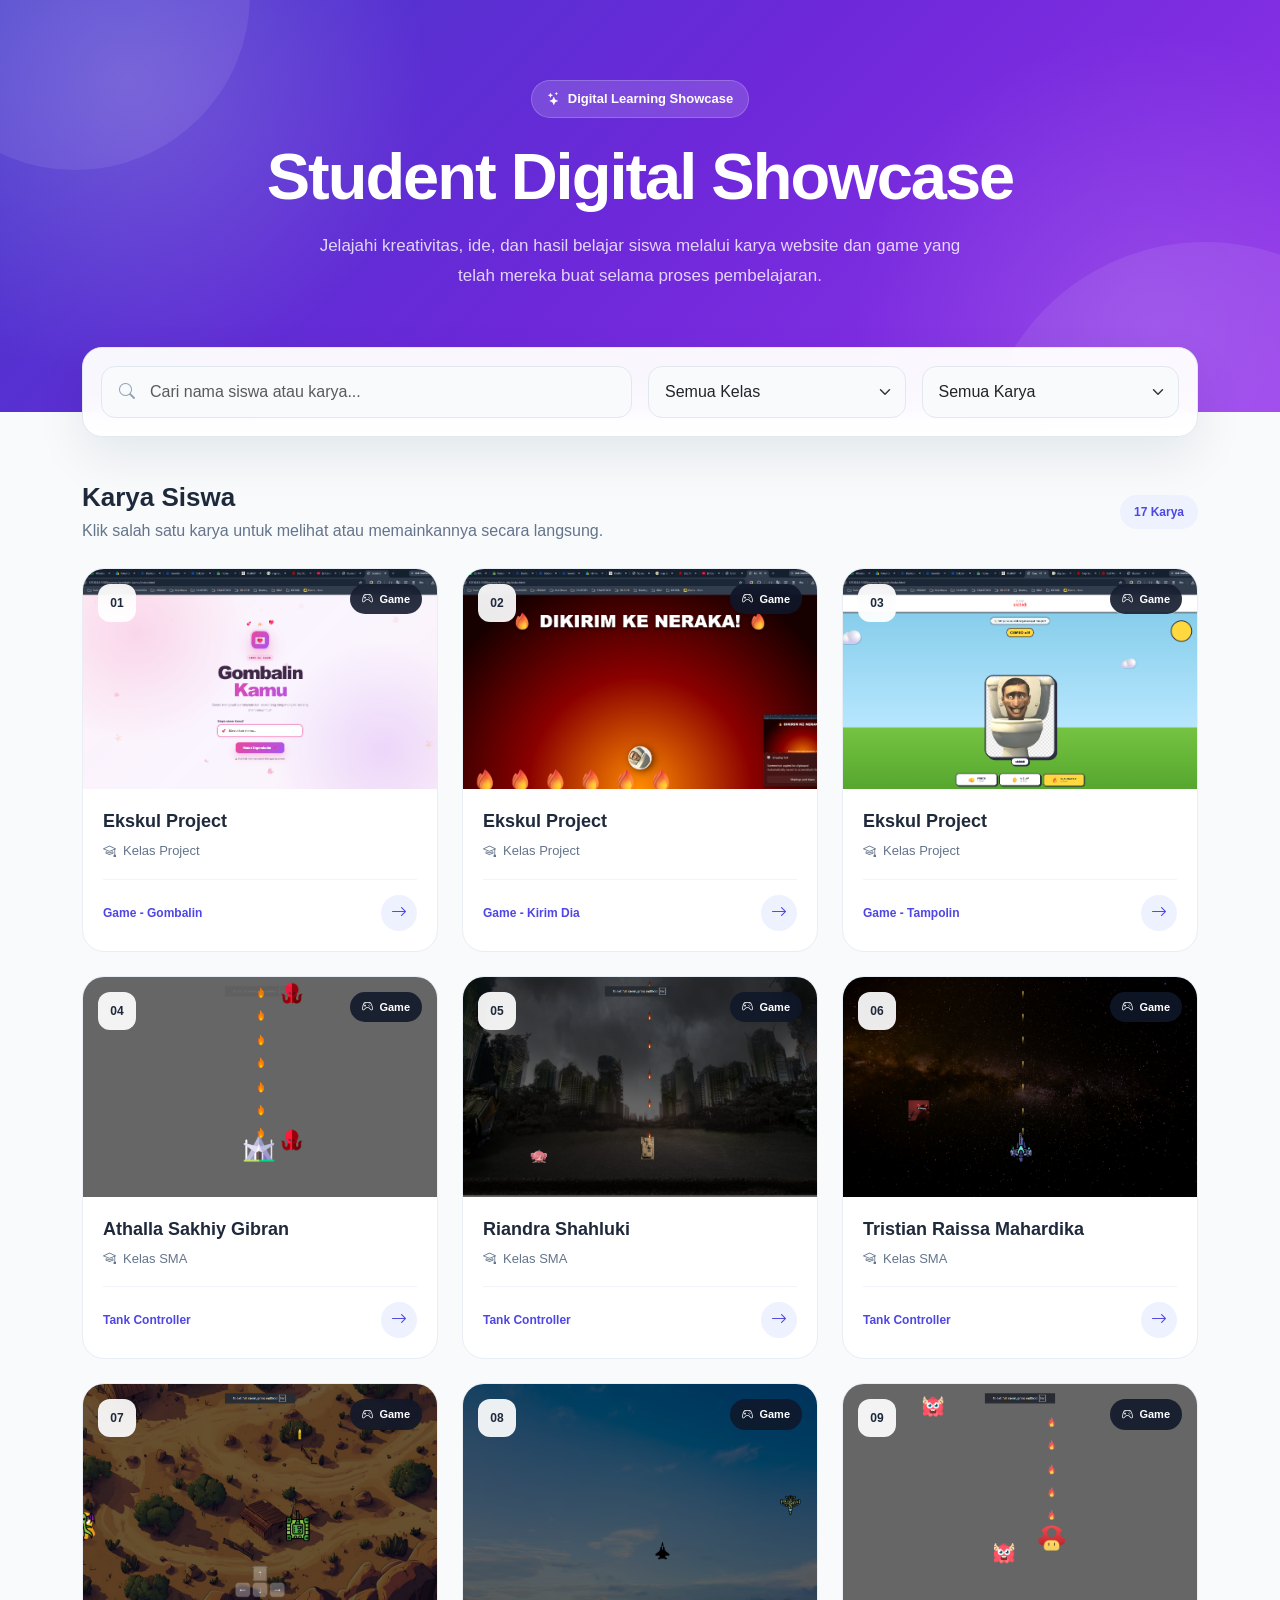
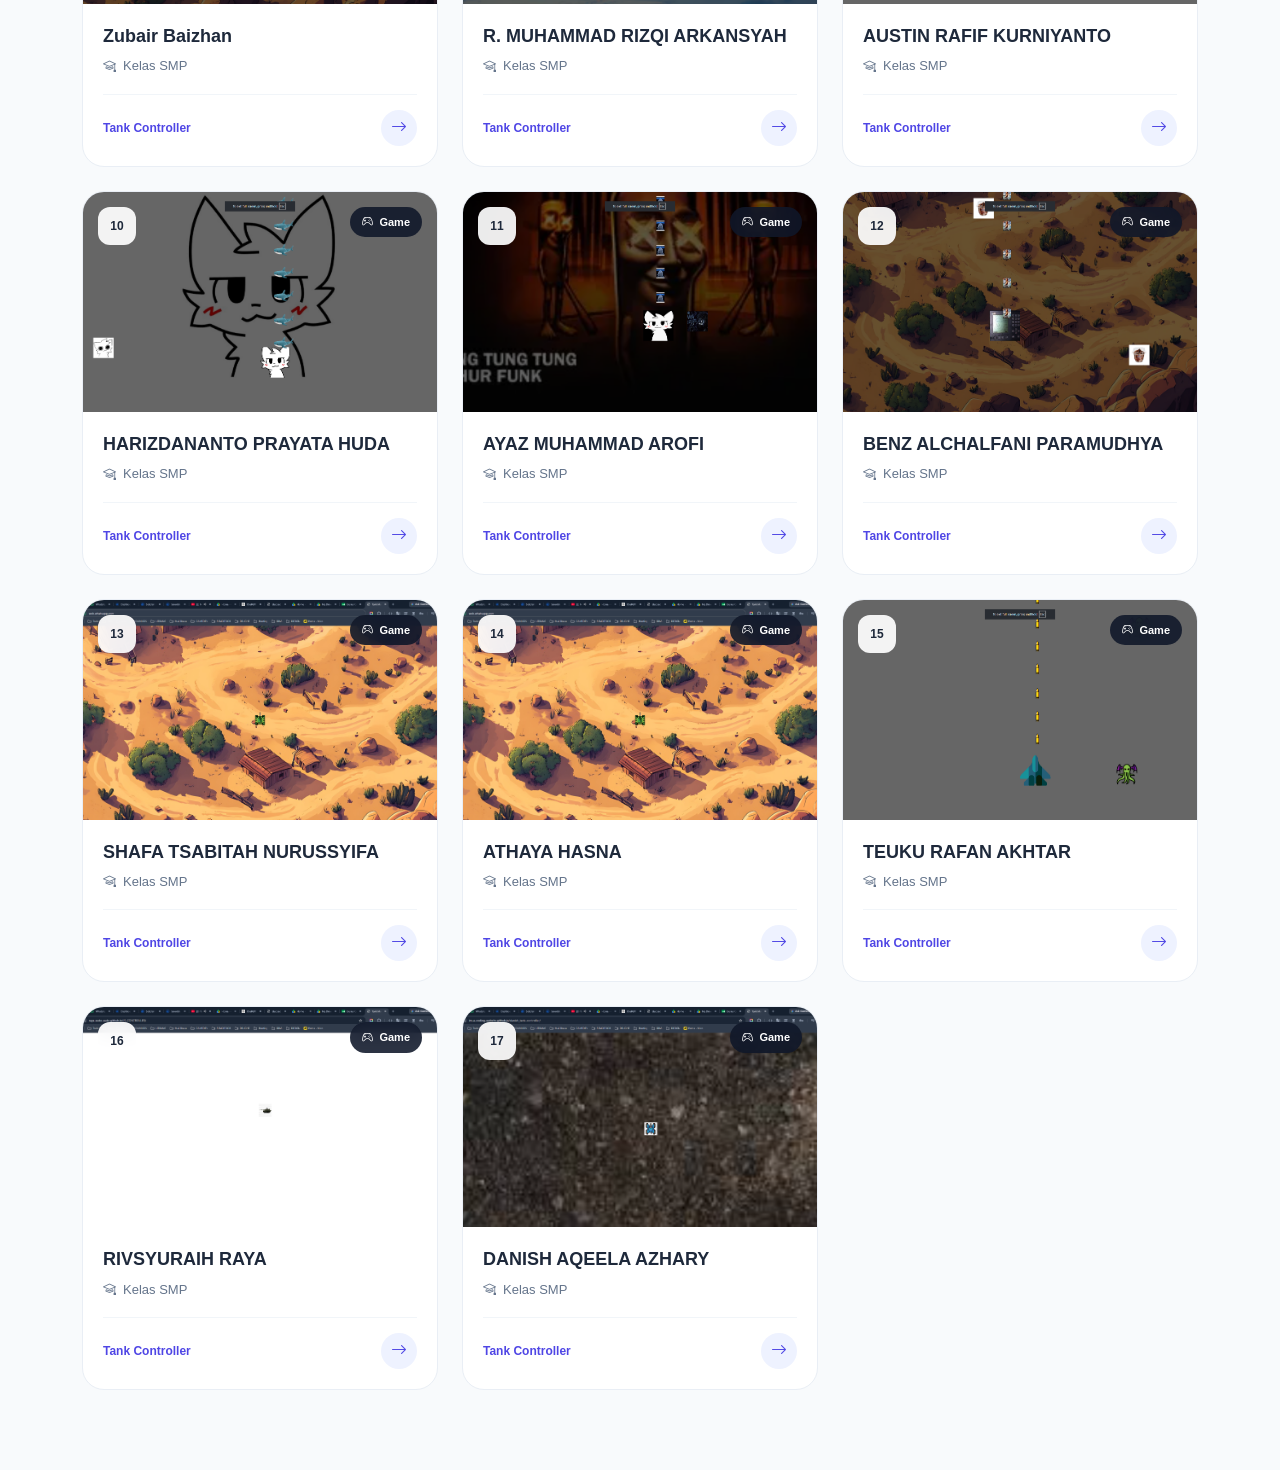
==== index.html @ ae231282 "Add files via upload" ====
<!DOCTYPE html>
<html lang="id">

<head>
    <meta charset="UTF-8">

    <meta name="viewport" content="width=device-width, initial-scale=1.0">

    <title>Student Digital Showcase</title>

    <!-- Bootstrap 5 -->
    <link href="https://cdn.jsdelivr.net/npm/bootstrap@5.3.3/dist/css/bootstrap.min.css" rel="stylesheet">

    <!-- Bootstrap Icons -->
    <link rel="stylesheet" href="https://cdn.jsdelivr.net/npm/bootstrap-icons@1.11.3/font/bootstrap-icons.min.css">

    <!-- Custom CSS -->
    <link rel="stylesheet" href="style.css">
</head>


<body>


    <!-- ========================================
         HERO
    ========================================= -->

    <section class="showcase-hero">

        <div class="container text-center">

            <div class="hero-badge">

                <i class="bi bi-stars"></i>

                Digital Learning Showcase

            </div>


            <h1 class="hero-title">

                Student Digital Showcase

            </h1>


            <p class="hero-description">

                Jelajahi kreativitas, ide, dan hasil belajar siswa
                melalui karya website dan game yang telah mereka buat
                selama proses pembelajaran.

            </p>

        </div>

    </section>



    <!-- ========================================
         CONTENT
    ========================================= -->

    <main class="showcase-content">

        <div class="container">


            <!-- ========================================
                 FILTER
            ========================================= -->

            <div class="filter-wrapper">

                <div class="row g-3 align-items-center">


                    <!-- SEARCH -->

                    <div class="col-lg-6">

                        <div class="search-wrapper">

                            <i class="bi bi-search"></i>

                            <input type="text" id="searchStudent" class="form-control search-input"
                                placeholder="Cari nama siswa atau karya..." autocomplete="off">

                        </div>

                    </div>


                    <!-- CLASS FILTER -->

                    <div class="col-lg-3 col-md-6">

                        <select id="classFilter" class="form-select filter-select">

                            <option value="">
                                Semua Kelas
                            </option>

                        </select>

                    </div>


                    <!-- TYPE FILTER -->

                    <div class="col-lg-3 col-md-6">

                        <select id="typeFilter" class="form-select filter-select">

                            <option value="">
                                Semua Karya
                            </option>

                            <option value="website">
                                Website
                            </option>

                            <option value="game">
                                Game
                            </option>

                        </select>

                    </div>

                </div>

            </div>



            <!-- ========================================
                 SECTION HEADER
            ========================================= -->

            <div class="section-header">

                <div>

                    <h2 class="section-title">

                        Karya Siswa

                    </h2>


                    <p class="section-description">

                        Klik salah satu karya untuk melihat
                        atau memainkannya secara langsung.

                    </p>

                </div>


                <div class="project-counter" id="projectCounter">

                    0 Karya

                </div>

            </div>



            <!-- ========================================
                 STUDENT LIST
            ========================================= -->

            <div class="row g-4" id="studentList">


                <!-- LOADING -->

                <div class="col-12">

                    <div class="loading-state">

                        <div class="spinner-border" role="status">

                            <span class="visually-hidden">
                                Loading...
                            </span>

                        </div>


                        <p>

                            Memuat karya siswa...

                        </p>

                    </div>

                </div>


            </div>

        </div>

    </main>



    <!-- ========================================
         WEBSITE / GAME MODAL
    ========================================= -->

    <div class="modal fade website-modal" id="websiteModal" tabindex="-1" aria-hidden="true">

        <div class="modal-dialog modal-dialog-centered">

            <div class="modal-content">


                <!-- ========================================
                     MODAL HEADER
                ========================================= -->

                <div class="modal-header">


                    <!-- STUDENT INFORMATION -->

                    <div class="modal-student">

                        <img src="" id="modalStudentImage" class="modal-student-avatar" alt="Foto Siswa">


                        <div class="modal-student-content">

                            <div class="modal-student-top">

                                <h5 id="modalStudentName" class="modal-student-name">
                                </h5>


                                <span class="modal-project-type" id="modalProjectType">
                                </span>

                            </div>


                            <p id="modalStudentClass" class="modal-student-info">
                            </p>

                        </div>

                    </div>



                    <!-- MODAL ACTION -->

                    <div class="modal-actions">


                        <!-- FULLSCREEN -->

                        <button type="button" class="modal-action-button" id="fullscreenButton" title="Fullscreen">

                            <i class="bi bi-arrows-fullscreen"></i>

                        </button>



                        <!-- OPEN NEW TAB -->

                        <button type="button" class="modal-action-button" id="openWebsite" title="Buka di Tab Baru">

                            <i class="bi bi-box-arrow-up-right"></i>

                        </button>



                        <!-- CLOSE -->

                        <button type="button" class="modal-action-button close-button" data-bs-dismiss="modal"
                            title="Tutup">

                            <i class="bi bi-x-lg"></i>

                        </button>

                    </div>

                </div>



                <!-- ========================================
                     MODAL BODY
                ========================================= -->

                <!-- MODAL BODY -->
                <div class="modal-body p-0">

                    <!-- GAME START SCREEN -->
                    <div class="game-start-screen" id="gameStartScreen">

                        <div class="game-start-content">

                            <div class="game-start-icon">
                                <i class="bi bi-controller"></i>
                            </div>

                            <span class="game-start-label">
                                GAME PROJECT
                            </span>

                            <h3 class="game-start-title" id="gameStartTitle">
                                Judul Game
                            </h3>

                          


                            <!-- START BUTTON -->
                            <button type="button" class="game-start-button" id="startGameButton">

                                <i class="bi bi-play-fill"></i>

                                Mulai Bermain

                            </button>

                        </div>

                    </div>


                    <!-- FRAME WRAPPER -->
                    <div class="website-frame-wrapper" id="frameWrapper">

                        <!-- FRAME LOADING -->
                        <div class="frame-loading" id="frameLoading">

                            <div class="spinner-border" role="status">
                                <span class="visually-hidden">
                                    Loading...
                                </span>
                            </div>

                            <span>
                                Menyiapkan permainan...
                            </span>

                        </div>


                        <!-- IFRAME -->
                        <iframe id="websiteFrame" class="website-frame" allow="fullscreen; autoplay" allowfullscreen
                            tabindex="0"></iframe>

                    </div>

                </div>

            </div>

        </div>

    </div>



    <!-- ========================================
         BOOTSTRAP JS
    ========================================= -->

    <script src="https://cdn.jsdelivr.net/npm/bootstrap@5.3.3/dist/js/bootstrap.bundle.min.js"></script>



    <!-- ========================================
         CUSTOM JS
    ========================================= -->

    <script src="script.js"></script>


</body>

</html>
---- style.css ----
/* ========================================
   ROOT
======================================== */

:root {
    --primary: #4f46e5;
    --primary-dark: #4338ca;
    --secondary: #7c3aed;

    --game-color: #f97316;
    --website-color: #4f46e5;

    --text-dark: #1e293b;
    --text-muted: #64748b;

    --background: #f8fafc;

    --border: #e2e8f0;

    --white: #ffffff;
}


* {
    box-sizing: border-box;
}


body {
    margin: 0;

    min-height: 100vh;

    background: var(--background);

    color: var(--text-dark);

    font-family:
        Inter,
        -apple-system,
        BlinkMacSystemFont,
        "Segoe UI",
        sans-serif;
}



/* ========================================
   HERO
======================================== */

.showcase-hero {
    position: relative;

    padding: 80px 0 120px;

    overflow: hidden;

    background:
        radial-gradient(
            circle at 10% 20%,
            rgba(255, 255, 255, .18),
            transparent 25%
        ),
        radial-gradient(
            circle at 90% 80%,
            rgba(255, 255, 255, .12),
            transparent 25%
        ),
        linear-gradient(
            135deg,
            #4338ca,
            #6d28d9,
            #9333ea
        );
}


.showcase-hero::before {
    content: "";

    position: absolute;

    width: 350px;
    height: 350px;

    top: -180px;
    left: -100px;

    border-radius: 50%;

    background: rgba(255, 255, 255, .08);
}


.showcase-hero::after {
    content: "";

    position: absolute;

    width: 450px;
    height: 450px;

    right: -150px;
    bottom: -280px;

    border-radius: 50%;

    background: rgba(255, 255, 255, .08);
}


.showcase-hero .container {
    position: relative;

    z-index: 2;
}


.hero-badge {
    display: inline-flex;

    align-items: center;

    gap: 8px;

    padding: 8px 15px;

    background: rgba(255, 255, 255, .15);

    border: 1px solid rgba(255, 255, 255, .2);

    border-radius: 100px;

    color: white;

    font-size: 13px;

    font-weight: 600;

    backdrop-filter: blur(10px);
}


.hero-title {
    margin-top: 20px;
    margin-bottom: 0;

    color: white;

    font-size: clamp(36px, 6vw, 65px);

    font-weight: 800;

    letter-spacing: -2px;
}


.hero-description {
    max-width: 680px;

    margin: 15px auto 0;

    color: rgba(255, 255, 255, .8);

    font-size: 17px;

    line-height: 1.8;
}



/* ========================================
   CONTENT
======================================== */

.showcase-content {
    position: relative;

    margin-top: -65px;

    padding-bottom: 80px;

    z-index: 5;
}



/* ========================================
   FILTER
======================================== */

.filter-wrapper {
    padding: 18px;

    background: rgba(255, 255, 255, .96);

    border: 1px solid var(--border);

    border-radius: 20px;

    box-shadow:
        0 20px 50px rgba(15, 23, 42, .08);

    backdrop-filter: blur(15px);
}


.search-wrapper {
    position: relative;
}


.search-wrapper i {
    position: absolute;

    left: 18px;

    top: 50%;

    transform: translateY(-50%);

    color: #94a3b8;

    z-index: 2;
}


.search-input {
    height: 52px;

    padding-left: 48px;

    border: 1px solid var(--border);

    border-radius: 14px;

    background: #f8fafc;
}


.filter-select {
    height: 52px;

    padding-left: 16px;

    border: 1px solid var(--border);

    border-radius: 14px;

    background-color: #f8fafc;
}


.search-input:focus,
.filter-select:focus {
    border-color: var(--primary);

    background-color: white;

    box-shadow:
        0 0 0 4px rgba(79, 70, 229, .1);
}



/* ========================================
   SECTION HEADER
======================================== */

.section-header {
    display: flex;

    align-items: center;

    justify-content: space-between;

    gap: 20px;

    margin-top: 45px;

    margin-bottom: 25px;
}


.section-title {
    margin: 0;

    font-size: 26px;

    font-weight: 800;
}


.section-description {
    margin-top: 6px;
    margin-bottom: 0;

    color: var(--text-muted);
}


.project-counter {
    flex-shrink: 0;

    padding: 8px 14px;

    background: #eef2ff;

    border-radius: 100px;

    color: var(--primary);

    font-size: 12px;

    font-weight: 700;
}



/* ========================================
   STUDENT CARD
======================================== */

.student-card {
    position: relative;

    height: 100%;

    overflow: hidden;

    background: white;

    border: 1px solid #e9eef5;

    border-radius: 22px;

    cursor: pointer;

    transition:
        transform .3s ease,
        box-shadow .3s ease,
        border-color .3s ease;
}


.student-card:hover {
    transform: translateY(-8px);

    border-color: rgba(79, 70, 229, .25);

    box-shadow:
        0 25px 50px rgba(15, 23, 42, .12);
}



/* ========================================
   CARD IMAGE
======================================== */

.student-card-image {
    position: relative;

    height: 220px;

    overflow: hidden;

    background: #e2e8f0;
}


.student-card-image img {
    width: 100%;
    height: 100%;

    object-fit: cover;

    transition: transform .5s ease;
}


.student-card:hover .student-card-image img {
    transform: scale(1.07);
}



/* ========================================
   CARD OVERLAY
======================================== */

.student-card-overlay {
    position: absolute;

    inset: 0;

    display: flex;

    align-items: center;

    justify-content: center;

    background: rgba(15, 23, 42, .55);

    opacity: 0;

    transition: opacity .3s ease;
}


.student-card:hover .student-card-overlay {
    opacity: 1;
}


.preview-button {
    display: flex;

    align-items: center;

    gap: 8px;

    padding: 10px 17px;

    background: white;

    border-radius: 100px;

    color: var(--text-dark);

    font-size: 13px;

    font-weight: 700;

    transform: translateY(10px);

    transition: transform .3s ease;
}


.student-card:hover .preview-button {
    transform: translateY(0);
}



/* ========================================
   CARD NUMBER
======================================== */

.student-number {
    position: absolute;

    top: 15px;
    left: 15px;

    width: 38px;
    height: 38px;

    display: flex;

    align-items: center;

    justify-content: center;

    background: rgba(255, 255, 255, .92);

    border-radius: 12px;

    color: var(--text-dark);

    font-size: 12px;

    font-weight: 800;

    backdrop-filter: blur(10px);

    z-index: 3;
}



/* ========================================
   PROJECT TYPE BADGE
======================================== */

.project-type-badge {
    position: absolute;

    top: 15px;
    right: 15px;

    display: flex;

    align-items: center;

    gap: 6px;

    padding: 7px 12px;

    border-radius: 100px;

    font-size: 11px;

    font-weight: 700;

    backdrop-filter: blur(10px);

    z-index: 3;
}


.project-type-badge.website {
    background: rgba(255, 255, 255, .92);

    color: var(--website-color);
}


.project-type-badge.game {
    background: rgba(15, 23, 42, .88);

    color: white;
}



/* ========================================
   CARD BODY
======================================== */

.student-card-body {
    padding: 20px;
}


.student-name {
    margin-bottom: 7px;

    font-size: 18px;

    font-weight: 800;

    line-height: 1.4;
}


.student-class {
    display: flex;

    align-items: center;

    gap: 7px;

    color: var(--text-muted);

    font-size: 13px;
}


.student-card-footer {
    display: flex;

    align-items: center;

    justify-content: space-between;

    gap: 15px;

    margin-top: 18px;

    padding-top: 15px;

    border-top: 1px solid #f1f5f9;
}


.project-label {
    overflow: hidden;

    color: var(--primary);

    font-size: 12px;

    font-weight: 700;

    text-overflow: ellipsis;

    white-space: nowrap;
}


.arrow-button {
    width: 36px;
    height: 36px;

    flex-shrink: 0;

    display: flex;

    align-items: center;

    justify-content: center;

    background: #eef2ff;

    border-radius: 50%;

    color: var(--primary);

    transition: .3s ease;
}


.student-card:hover .arrow-button {
    background: var(--primary);

    color: white;

    transform: rotate(-45deg);
}



/* ========================================
   LOADING / EMPTY / ERROR
======================================== */

.loading-state,
.empty-state,
.error-state {
    min-height: 250px;

    display: flex;

    flex-direction: column;

    align-items: center;

    justify-content: center;

    gap: 12px;

    padding: 30px;

    text-align: center;
}


.loading-state {
    color: var(--primary);
}


.loading-state p {
    margin: 0;

    color: var(--text-muted);
}


.empty-state-icon,
.error-state-icon {
    width: 65px;
    height: 65px;

    display: flex;

    align-items: center;

    justify-content: center;

    border-radius: 20px;

    font-size: 28px;
}


.empty-state-icon {
    background: #eef2ff;

    color: var(--primary);
}


.error-state-icon {
    background: #fef2f2;

    color: #ef4444;
}


.empty-state h4,
.error-state h4 {
    margin: 0;

    font-size: 18px;

    font-weight: 800;
}


.empty-state p,
.error-state p {
    max-width: 400px;

    margin: 0;

    color: var(--text-muted);

    font-size: 13px;
}



/* ========================================
   MODAL
======================================== */

.website-modal .modal-dialog {
    max-width: 95%;
}


.website-modal .modal-content {
    overflow: hidden;

    border: none;

    border-radius: 24px;

    box-shadow:
        0 30px 100px rgba(0, 0, 0, .25);
}


.website-modal .modal-header {
    display: flex;

    align-items: center;

    justify-content: space-between;

    gap: 20px;

    padding: 15px 20px;

    background: white;

    border-bottom: 1px solid var(--border);
}



/* ========================================
   MODAL STUDENT
======================================== */

.modal-student {
    min-width: 0;

    display: flex;

    align-items: center;

    gap: 12px;
}


.modal-student-avatar {
    width: 46px;
    height: 46px;

    flex-shrink: 0;

    object-fit: cover;

    border-radius: 13px;
}


.modal-student-content {
    min-width: 0;
}


.modal-student-top {
    display: flex;

    align-items: center;

    gap: 8px;
}


.modal-student-name {
    overflow: hidden;

    margin: 0;

    font-size: 15px;

    font-weight: 800;

    text-overflow: ellipsis;

    white-space: nowrap;
}


.modal-student-info {
    margin: 3px 0 0;

    color: var(--text-muted);

    font-size: 12px;
}


.modal-project-type {
    flex-shrink: 0;

    padding: 4px 8px;

    border-radius: 100px;

    font-size: 9px;

    font-weight: 800;

    text-transform: uppercase;
}


.modal-project-type.game {
    background: #fff7ed;

    color: var(--game-color);
}


.modal-project-type.website {
    background: #eef2ff;

    color: var(--website-color);
}



/* ========================================
   MODAL ACTIONS
======================================== */

.modal-actions {
    flex-shrink: 0;

    display: flex;

    align-items: center;

    gap: 8px;
}


.modal-action-button {
    width: 40px;
    height: 40px;

    display: flex;

    align-items: center;

    justify-content: center;

    border: none;

    border-radius: 12px;

    background: #f1f5f9;

    color: var(--text-dark);

    transition:
        background .2s ease,
        color .2s ease,
        transform .2s ease;
}


.modal-action-button:hover {
    background: #e2e8f0;

    transform: translateY(-1px);
}


.modal-action-button.close-button:hover {
    background: #fef2f2;

    color: #ef4444;
}



/* ========================================
   GAME INSTRUCTION
======================================== */

.game-instruction {
    display: none;

    align-items: center;

    gap: 15px;

    padding: 14px 20px;

    background:
        linear-gradient(
            135deg,
            #f8fafc,
            #eef2ff
        );

    border-bottom: 1px solid var(--border);
}


.instruction-icon {
    width: 46px;
    height: 46px;

    flex-shrink: 0;

    display: flex;

    align-items: center;

    justify-content: center;

    background: var(--primary);

    border-radius: 14px;

    color: white;

    font-size: 21px;

    box-shadow:
        0 8px 20px rgba(79, 70, 229, .25);
}


.instruction-content {
    flex: 1;
}


.instruction-header {
    display: flex;

    align-items: center;

    justify-content: space-between;

    gap: 15px;

    margin-bottom: 8px;
}


.instruction-title {
    color: var(--text-dark);

    font-size: 13px;

    font-weight: 800;
}


.instruction-note {
    color: var(--text-muted);

    font-size: 11px;
}


.instruction-controls {
    display: flex;

    align-items: center;

    flex-wrap: wrap;

    gap: 8px;
}


.instruction-description {
    color: var(--text-muted);

    font-size: 12px;
}


.instruction-or {
    color: #94a3b8;

    font-size: 11px;

    font-weight: 600;
}


.keyboard-keys {
    display: flex;

    gap: 4px;
}


.keyboard-keys kbd {
    min-width: 27px;
    height: 27px;

    display: inline-flex;

    align-items: center;

    justify-content: center;

    padding: 0 7px;

    background: white;

    border: 1px solid #cbd5e1;

    border-bottom: 3px solid #cbd5e1;

    border-radius: 6px;

    color: #334155;

    font-family: inherit;

    font-size: 10px;

    font-weight: 800;

    box-shadow:
        0 2px 4px rgba(15, 23, 42, .05);
}



/* ========================================
   WEBSITE / GAME FRAME
======================================== */

.website-frame-wrapper {
    position: relative;

    height: 75vh;

    overflow: hidden;

    background: #f1f5f9;
}


.website-frame {
    position: relative;

    width: 100%;
    height: 100%;

    border: none;

    background: white;

    z-index: 2;
}



/* ========================================
   FRAME LOADING
======================================== */

.frame-loading {
    position: absolute;

    inset: 0;

    display: flex;

    flex-direction: column;

    align-items: center;

    justify-content: center;

    gap: 12px;

    background: #f8fafc;

    color: var(--primary);

    z-index: 1;
}


.frame-loading span {
    color: var(--text-muted);

    font-size: 13px;
}



/* ========================================
   FULLSCREEN
======================================== */

.website-frame-wrapper:fullscreen {
    width: 100vw;

    height: 100vh;

    background: white;
}


.website-frame-wrapper:fullscreen .website-frame {
    width: 100%;

    height: 100%;
}



/* ========================================
   RESPONSIVE TABLET
======================================== */

@media (max-width: 992px) {

    .showcase-hero {
        padding:
            70px 0
            110px;
    }


    .student-card-image {
        height: 200px;
    }

}



/* ========================================
   RESPONSIVE MOBILE
======================================== */

@media (max-width: 768px) {

    .showcase-hero {
        padding:
            55px 15px
            95px;
    }


    .hero-title {
        letter-spacing: -1px;
    }


    .hero-description {
        font-size: 14px;

        line-height: 1.7;
    }


    .showcase-content {
        margin-top: -45px;
    }


    .filter-wrapper {
        padding: 14px;

        border-radius: 18px;
    }


    .section-header {
        align-items: flex-start;

        margin-top: 35px;
    }


    .section-title {
        font-size: 22px;
    }


    .section-description {
        font-size: 13px;
    }


    .student-card-image {
        height: 190px;
    }


    /* MODAL */

    .website-modal .modal-dialog {
        max-width: 100%;

        margin: 10px;
    }


    .website-modal .modal-content {
        border-radius: 18px;
    }


    .website-modal .modal-header {
        padding: 12px;
    }


    .modal-student-avatar {
        width: 40px;
        height: 40px;

        border-radius: 11px;
    }


    .modal-project-type {
        display: none;
    }


    .modal-action-button {
        width: 36px;
        height: 36px;

        border-radius: 10px;
    }


    /* GAME INSTRUCTION */

    .game-instruction {
        align-items: flex-start;

        padding: 12px 15px;
    }


    .instruction-icon {
        width: 40px;
        height: 40px;

        border-radius: 12px;

        font-size: 18px;
    }


    .instruction-header {
        display: block;

        margin-bottom: 7px;
    }


    .instruction-note {
        display: block;

        margin-top: 3px;
    }


    .instruction-controls {
        gap: 6px;
    }


    .instruction-description {
        width: 100%;
    }


    .website-frame-wrapper {
        height: 72vh;
    }

}



/* ========================================
   RESPONSIVE SMALL MOBILE
======================================== */

@media (max-width: 480px) {

    .hero-title {
        font-size: 34px;
    }


    .section-header {
        gap: 10px;
    }


    .project-counter {
        padding: 7px 10px;

        font-size: 10px;
    }


    .student-card-image {
        height: 180px;
    }


    .modal-student-name {
        max-width: 130px;
    }


    .modal-actions {
        gap: 5px;
    }


    .modal-action-button {
        width: 34px;
        height: 34px;
    }


    .keyboard-keys kbd {
        min-width: 24px;
        height: 24px;

        padding: 0 5px;
    }

}


/* ========================================
   GAME START SCREEN
======================================== */

.game-start-screen {
    min-height: 75vh;

    display: none;
    align-items: center;
    justify-content: center;

    padding: 40px 20px;

    background:
        radial-gradient(
            circle at 50% 0%,
            rgba(79, 70, 229, .12),
            transparent 35%
        ),
        linear-gradient(
            180deg,
            #ffffff,
            #f8fafc
        );
}


.game-start-content {
    width: 100%;
    max-width: 620px;

    display: flex;
    flex-direction: column;
    align-items: center;

    text-align: center;
}


.game-start-icon {
    width: 76px;
    height: 76px;

    display: flex;
    align-items: center;
    justify-content: center;

    margin-bottom: 18px;

    background:
        linear-gradient(
            135deg,
            #4f46e5,
            #7c3aed
        );

    border-radius: 24px;

    color: white;

    font-size: 34px;

    box-shadow:
        0 18px 40px rgba(79, 70, 229, .25);
}


.game-start-label {
    display: inline-flex;

    padding: 6px 11px;

    margin-bottom: 10px;

    background: #eef2ff;

    border-radius: 100px;

    color: #4f46e5;

    font-size: 10px;
    font-weight: 800;

    letter-spacing: 1px;
}


.game-start-title {
    margin: 0;

    color: #1e293b;

    font-size: 28px;
    font-weight: 800;

    letter-spacing: -.5px;
}


.game-start-description {
    max-width: 480px;

    margin: 12px auto 25px;

    color: #64748b;

    font-size: 14px;
    line-height: 1.7;
}


/* ========================================
   GAME CONTROLS
======================================== */

.game-controls {
    width: 100%;

    padding: 22px;

    background: white;

    border: 1px solid #e2e8f0;

    border-radius: 20px;

    box-shadow:
        0 15px 40px rgba(15, 23, 42, .06);
}


.game-control-title {
    margin-bottom: 18px;

    color: #1e293b;

    font-size: 13px;
    font-weight: 800;
}


.game-control-content {
    display: flex;
    align-items: center;
    justify-content: center;

    gap: 30px;
}


.control-group {
    display: flex;
    align-items: center;

    gap: 15px;
}


.control-label {
    color: #64748b;

    font-size: 12px;
}


.control-divider {
    color: #94a3b8;

    font-size: 11px;
    font-weight: 700;
}


/* ========================================
   KEYBOARD
======================================== */

.keyboard-layout {
    display: flex;
    flex-direction: column;
    align-items: center;

    gap: 4px;
}


.keyboard-row {
    display: flex;

    gap: 4px;
}


.keyboard-layout kbd {
    width: 34px;
    height: 34px;

    display: flex;
    align-items: center;
    justify-content: center;

    padding: 0;

    background: #f8fafc;

    border: 1px solid #cbd5e1;
    border-bottom: 3px solid #cbd5e1;

    border-radius: 7px;

    color: #334155;

    font-family: inherit;

    font-size: 11px;
    font-weight: 800;

    box-shadow:
        0 2px 4px rgba(15, 23, 42, .05);
}


/* ========================================
   GAME INFO
======================================== */

.game-start-info {
    display: flex;
    align-items: center;

    gap: 8px;

    margin-top: 15px;

    color: #64748b;

    font-size: 11px;
}


.game-start-info i {
    color: #4f46e5;
}


/* ========================================
   START BUTTON
======================================== */

.game-start-button {
    display: inline-flex;
    align-items: center;
    justify-content: center;

    gap: 9px;

    min-width: 190px;

    margin-top: 22px;

    padding: 13px 25px;

    border: none;

    border-radius: 14px;

    background:
        linear-gradient(
            135deg,
            #4f46e5,
            #7c3aed
        );

    color: white;

    font-size: 13px;
    font-weight: 700;

    box-shadow:
        0 12px 25px rgba(79, 70, 229, .25);

    transition:
        transform .2s ease,
        box-shadow .2s ease;
}


.game-start-button:hover {
    transform: translateY(-2px);

    box-shadow:
        0 16px 30px rgba(79, 70, 229, .32);
}


.game-start-button i {
    font-size: 18px;
}


/* ========================================
   MOBILE
======================================== */

@media (max-width: 768px) {

    .game-start-screen {
        min-height: 70vh;

        padding: 30px 15px;
    }


    .game-start-icon {
        width: 65px;
        height: 65px;

        border-radius: 20px;

        font-size: 28px;
    }


    .game-start-title {
        font-size: 23px;
    }


    .game-control-content {
        flex-direction: column;

        gap: 18px;
    }


    .control-divider {
        position: relative;

        width: 100%;

        display: flex;
        align-items: center;
        justify-content: center;

        gap: 10px;
    }


    .control-divider::before,
    .control-divider::after {
        content: "";

        flex: 1;

        height: 1px;

        background: #e2e8f0;
    }


    .game-start-info {
        align-items: flex-start;

        text-align: left;
    }

}

/* ========================================
   FIX MODAL SCROLL
======================================== */

.website-modal {
    overflow-y: auto !important;
}

.website-modal .modal-dialog {
    max-width: 95%;
    height: calc(100vh - 30px);
    margin: 15px auto;
}

.website-modal .modal-content {
    height: 100%;

    display: flex;
    flex-direction: column;

    overflow: hidden;
}

.website-modal .modal-header {
    flex-shrink: 0;
}

.website-modal .modal-body {
    flex: 1;
    min-height: 0;

    overflow-y: auto !important;
    overflow-x: hidden;
}

.game-start-screen {
    min-height: 100%;
}

.website-frame-wrapper {
    width: 100%;
    height: 100%;
    min-height: 75vh;

    overflow-y: auto;
    overflow-x: hidden;
}

.website-frame {
    display: block;

    width: 100%;
    height: 100%;
    min-height: 75vh;

    border: none;
}
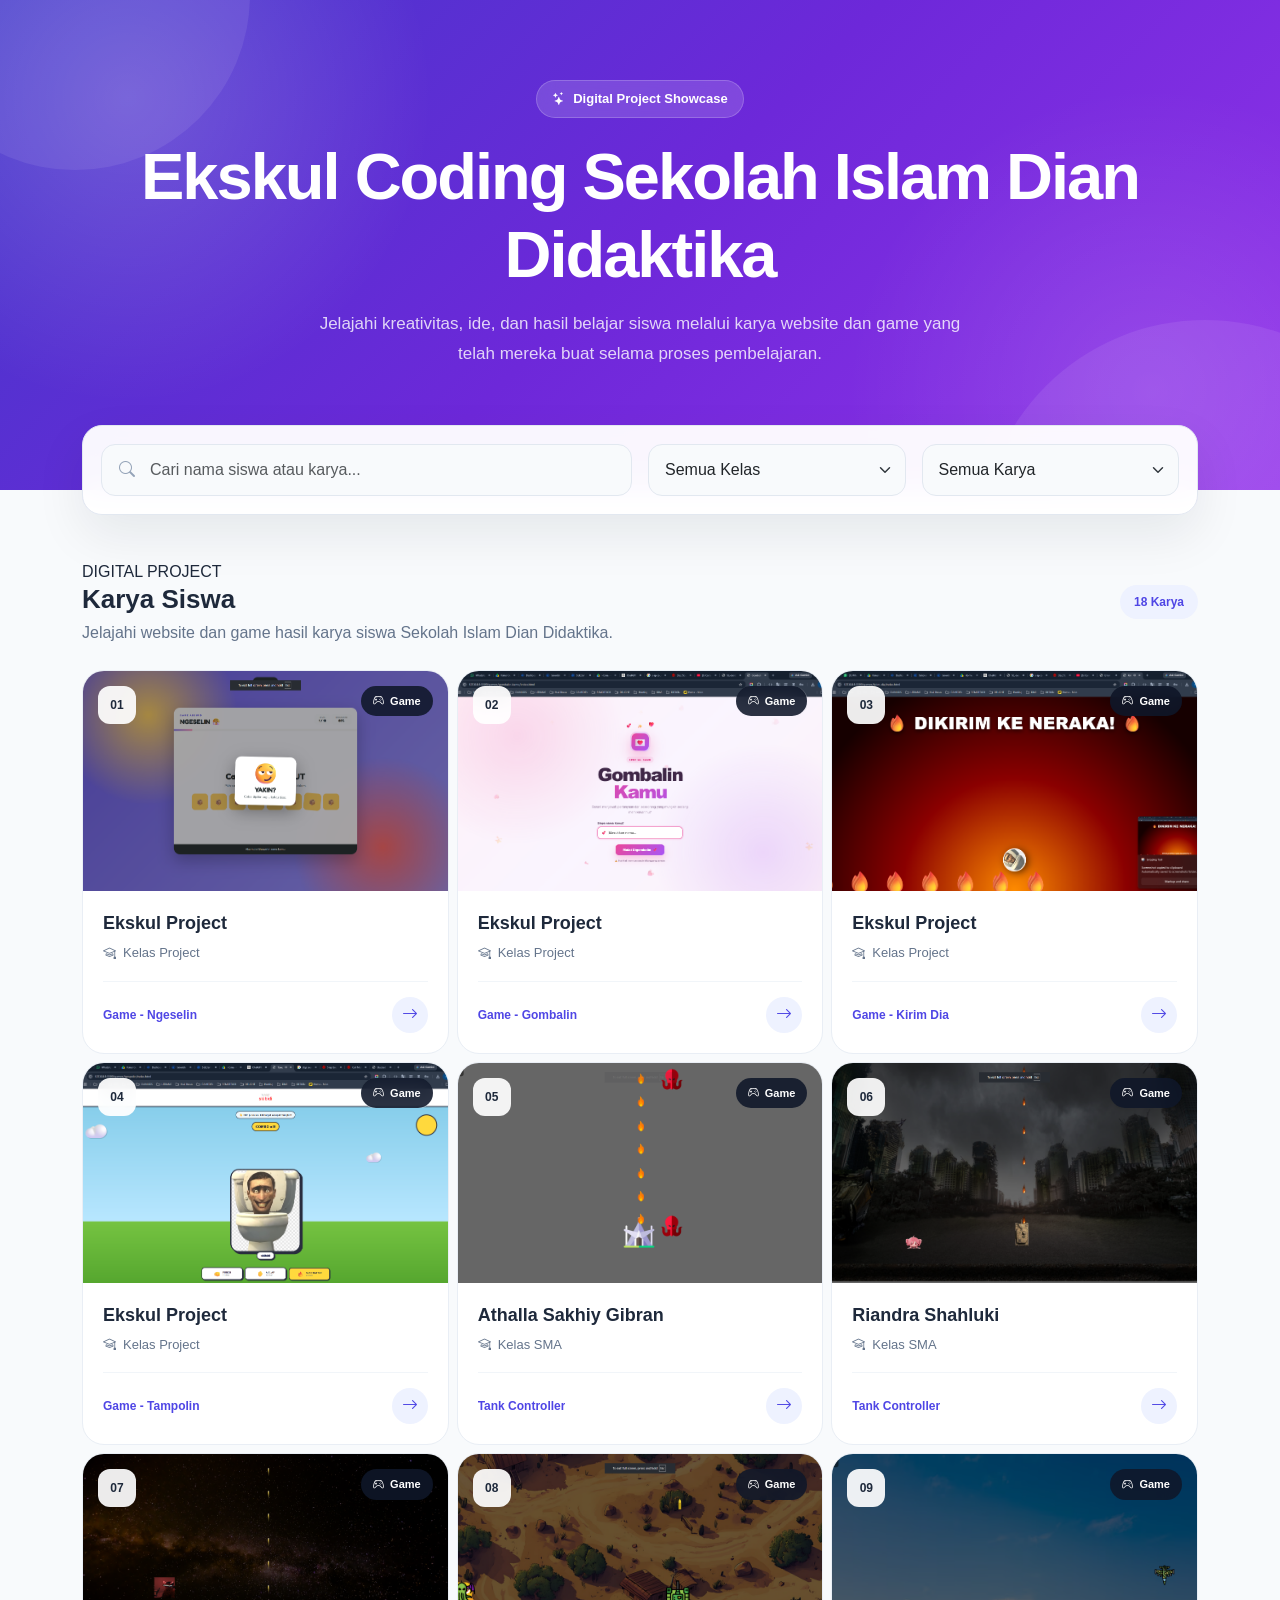
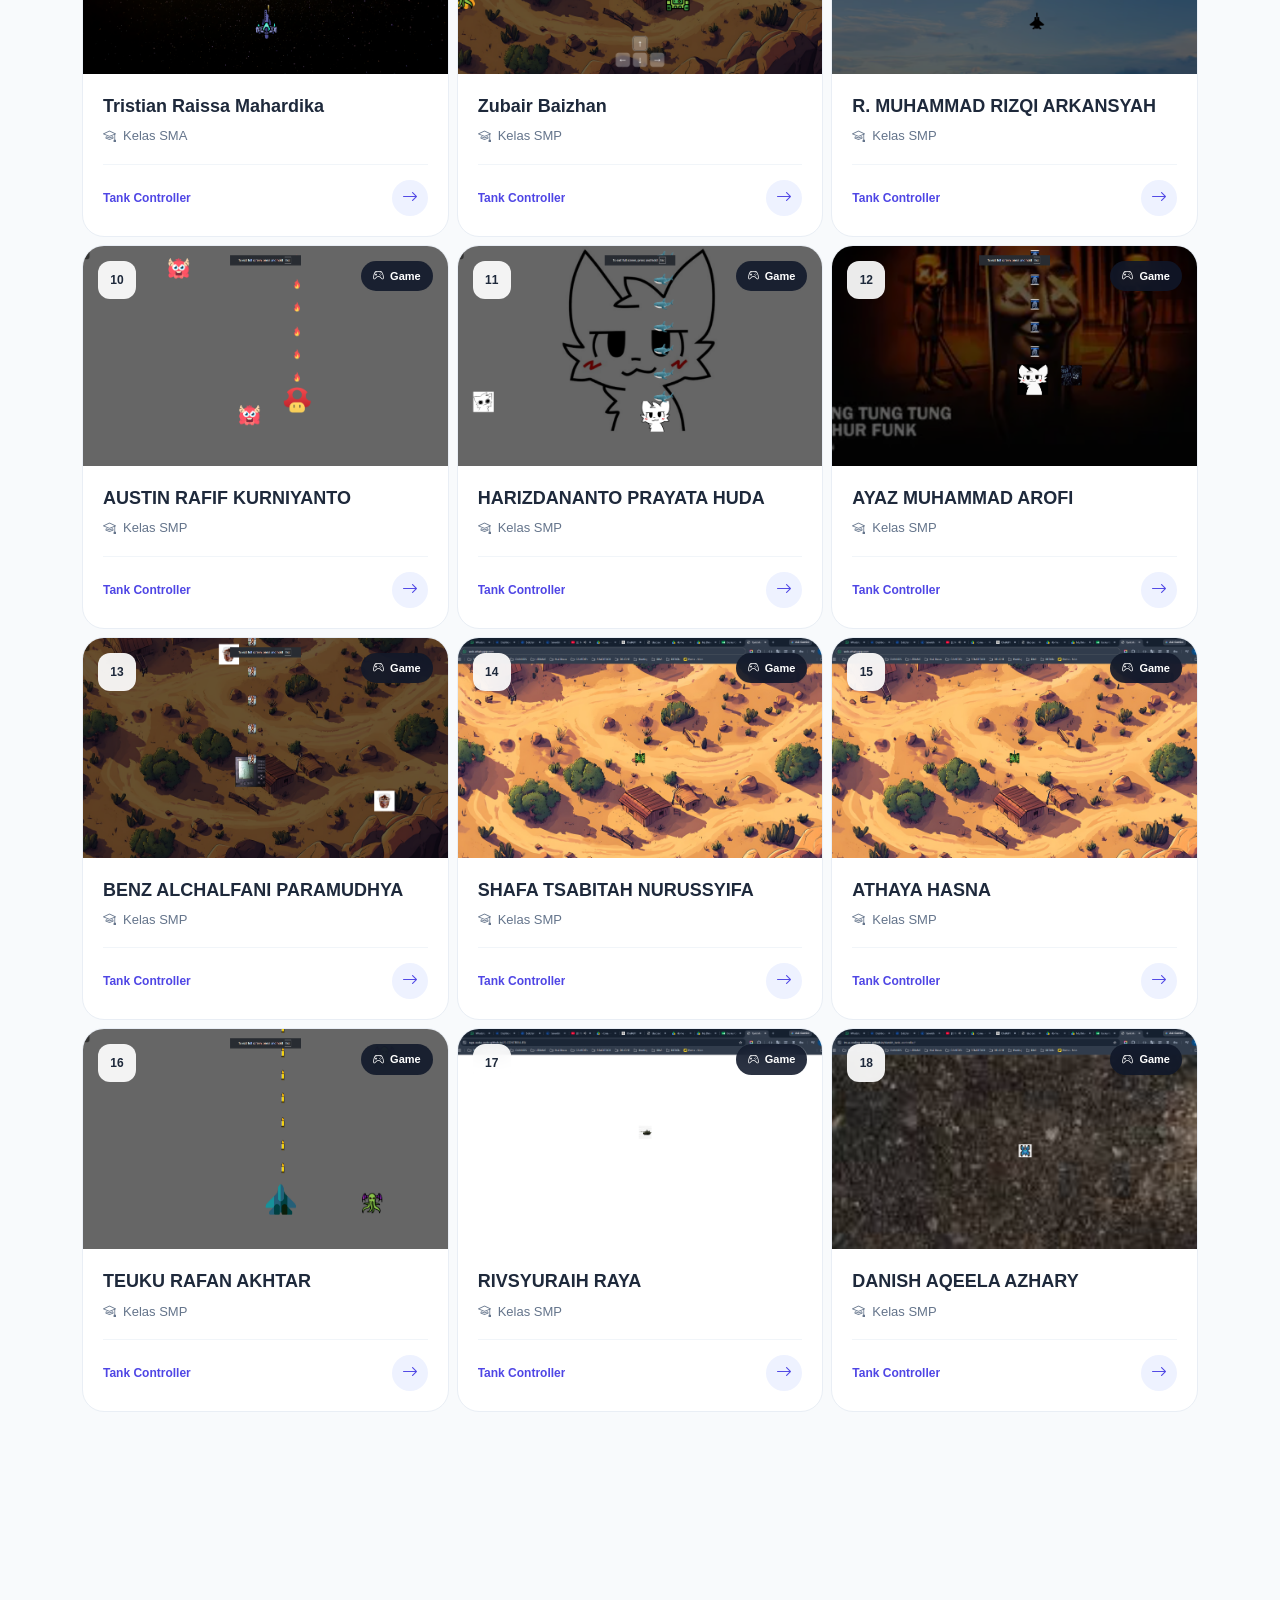
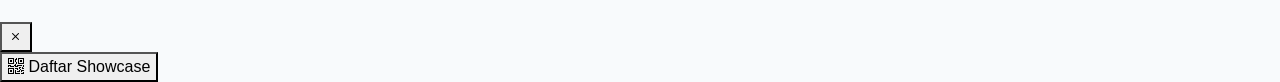
==== commit 506e3b8f: "Update index.html" ====
--- a/index.html
+++ b/index.html
@@ -3,213 +3,179 @@
 
 <head>
     <meta charset="UTF-8">
-
     <meta name="viewport" content="width=device-width, initial-scale=1.0">
-
     <title>Student Digital Showcase</title>
-
     <!-- Bootstrap 5 -->
     <link href="https://cdn.jsdelivr.net/npm/bootstrap@5.3.3/dist/css/bootstrap.min.css" rel="stylesheet">
-
     <!-- Bootstrap Icons -->
     <link rel="stylesheet" href="https://cdn.jsdelivr.net/npm/bootstrap-icons@1.11.3/font/bootstrap-icons.min.css">
-
     <!-- Custom CSS -->
     <link rel="stylesheet" href="style.css">
 </head>
 
-
 <body>
-
-
     <!-- ========================================
          HERO
     ========================================= -->
 
     <section class="showcase-hero">
-
-        <div class="container text-center">
-
-            <div class="hero-badge">
-
-                <i class="bi bi-stars"></i>
-
-                Digital Learning Showcase
-
+        <div class="hero-overlay"></div>
+        <div class="container">
+            <div class="hero-content text-center">
+                <div class="hero-badge">
+                    <i class="bi bi-stars"></i>
+                    Digital Project Showcase
+                </div>
+                <h1 class="hero-title">
+                     Ekskul Coding Sekolah Islam Dian Didaktika
+                </h1>
+                <p class="hero-description">
+                    Jelajahi kreativitas, ide, dan hasil belajar siswa melalui karya
+                    website dan game yang telah mereka buat selama proses pembelajaran.
+                </p>
             </div>
-
-
-            <h1 class="hero-title">
-
-                Student Digital Showcase
-
-            </h1>
-
-
-            <p class="hero-description">
-
-                Jelajahi kreativitas, ide, dan hasil belajar siswa
-                melalui karya website dan game yang telah mereka buat
-                selama proses pembelajaran.
-
-            </p>
-
         </div>
-
     </section>
 
-
-
     <!-- ========================================
          CONTENT
     ========================================= -->
-
     <main class="showcase-content">
-
         <div class="container">
 
-
-            <!-- ========================================
-                 FILTER
-            ========================================= -->
-
-            <div class="filter-wrapper">
-
-                <div class="row g-3 align-items-center">
-
-
-                    <!-- SEARCH -->
-
-                    <div class="col-lg-6">
-
-                        <div class="search-wrapper">
-
-                            <i class="bi bi-search"></i>
-
-                            <input type="text" id="searchStudent" class="form-control search-input"
-                                placeholder="Cari nama siswa atau karya..." autocomplete="off">
-
-                        </div>
-
-                    </div>
-
-
-                    <!-- CLASS FILTER -->
-
-                    <div class="col-lg-3 col-md-6">
-
-                        <select id="classFilter" class="form-select filter-select">
-
-                            <option value="">
-                                Semua Kelas
-                            </option>
-
-                        </select>
-
-                    </div>
-
-
-                    <!-- TYPE FILTER -->
-
-                    <div class="col-lg-3 col-md-6">
-
-                        <select id="typeFilter" class="form-select filter-select">
-
-                            <option value="">
-                                Semua Karya
-                            </option>
-
-                            <option value="website">
-                                Website
-                            </option>
-
-                            <option value="game">
-                                Game
-                            </option>
-
-                        </select>
-
-                    </div>
+            <!-- Filter -->
+            <section class="filter-section">
+                <div class="filter-wrapper">
+                    <div class="row g-3">
+
+                        <div class="col-lg-6">
+                            <div class="search-wrapper">
+                                <i class="bi bi-search"></i>
+                                <input type="text" id="searchStudent" class="form-control search-input"
+                                    placeholder="Cari nama siswa atau karya..." autocomplete="off">
+                            </div>
+                        </div>
+
+                        <div class="col-lg-3 col-md-6">
+                            <select id="classFilter" class="form-select filter-select">
+                                <option value="">Semua Kelas</option>
+                            </select>
+                        </div>
+
+                        <div class="col-lg-3 col-md-6">
+                            <select id="typeFilter" class="form-select filter-select">
+                                <option value="">Semua Karya</option>
+                                <option value="website">Website</option>
+                                <option value="game">Game</option>
+                            </select>
+                        </div>
+
+                    </div>
+                </div>
+            </section>
+
+            <!-- Header -->
+            <section class="section-header">
+                <div>
+                    <span class="section-label">DIGITAL PROJECT</span>
+                    <h2 class="section-title">Karya Siswa</h2>
+                    <p class="section-description">
+                        Jelajahi website dan game hasil karya siswa Sekolah Islam Dian Didaktika.
+                    </p>
+                </div>
+
+                <div class="project-counter" id="projectCounter">
+                    0 Karya
+                </div>
+            </section>
+
+            <!-- Student List -->
+            <section>
+                <div class="row g-2" id="studentList">
+                    <div class="col-12">
+                        <div class="loading-state">
+                            <div class="spinner-border" role="status">
+                                <span class="visually-hidden">Loading...</span>
+                            </div>
+                            <p>Memuat karya siswa...</p>
+                        </div>
+                    </div>
+                </div>
+            </section>
+
+        </div>
+    </main>
+
+    <div class="floating-video">
+
+        <button class="video-close" id="closeVideo">
+            <i class="bi bi-x"></i>
+        </button>
+
+        <iframe
+            src="https://www.youtube.com/embed/yyq6kbsfy9I?autoplay=1&mute=1&loop=1&playlist=yyq6kbsfy9I&controls=1&rel=0&modestbranding=1"
+            allow="autoplay; encrypted-media" allowfullscreen>
+        </iframe>
+
+    </div>
+
+    <button class="floating-register" data-bs-toggle="modal" data-bs-target="#registerModal">
+
+        <i class="bi bi-qr-code"></i>
+
+        Daftar Showcase
+
+    </button>
+
+    <!-- Modal daftar -->
+
+    <div class="modal fade" id="registerModal" tabindex="-1">
+
+        <div class="modal-dialog modal-dialog-centered">
+
+            <div class="modal-content">
+
+                <div class="modal-header">
+
+                    <h5 class="modal-title">
+
+                        Daftar Student Showcase
+
+                    </h5>
+
+                    <button class="btn-close" data-bs-dismiss="modal"></button>
+
+                </div>
+
+                <div class="modal-body text-center">
+
+                    <h4 class="mb-3">
+
+                        Scan QR Code
+
+                    </h4>
+
+                    <img src="img/qrcode.png" class="img-fluid rounded shadow" style="max-width:260px">
+
+                    <p class="mt-3">
+
+                        Atau klik tombol berikut
+
+                    </p>
+
+                    <a href="https://forms.gle/xxxxxxxx" target="_blank" class="btn btn-primary">
+
+                        Isi Google Form
+
+                    </a>
 
                 </div>
 
             </div>
 
-
-
-            <!-- ========================================
-                 SECTION HEADER
-            ========================================= -->
-
-            <div class="section-header">
-
-                <div>
-
-                    <h2 class="section-title">
-
-                        Karya Siswa
-
-                    </h2>
-
-
-                    <p class="section-description">
-
-                        Klik salah satu karya untuk melihat
-                        atau memainkannya secara langsung.
-
-                    </p>
-
-                </div>
-
-
-                <div class="project-counter" id="projectCounter">
-
-                    0 Karya
-
-                </div>
-
-            </div>
-
-
-
-            <!-- ========================================
-                 STUDENT LIST
-            ========================================= -->
-
-            <div class="row g-4" id="studentList">
-
-
-                <!-- LOADING -->
-
-                <div class="col-12">
-
-                    <div class="loading-state">
-
-                        <div class="spinner-border" role="status">
-
-                            <span class="visually-hidden">
-                                Loading...
-                            </span>
-
-                        </div>
-
-
-                        <p>
-
-                            Memuat karya siswa...
-
-                        </p>
-
-                    </div>
-
-                </div>
-
-
-            </div>
-
         </div>
 
-    </main>
+    </div>
 
 
 
@@ -325,7 +291,7 @@
                                 Judul Game
                             </h3>
 
-                          
+
 
 
                             <!-- START BUTTON -->
@@ -394,4 +360,4 @@
 
 </body>
 
-</html>+</html>
